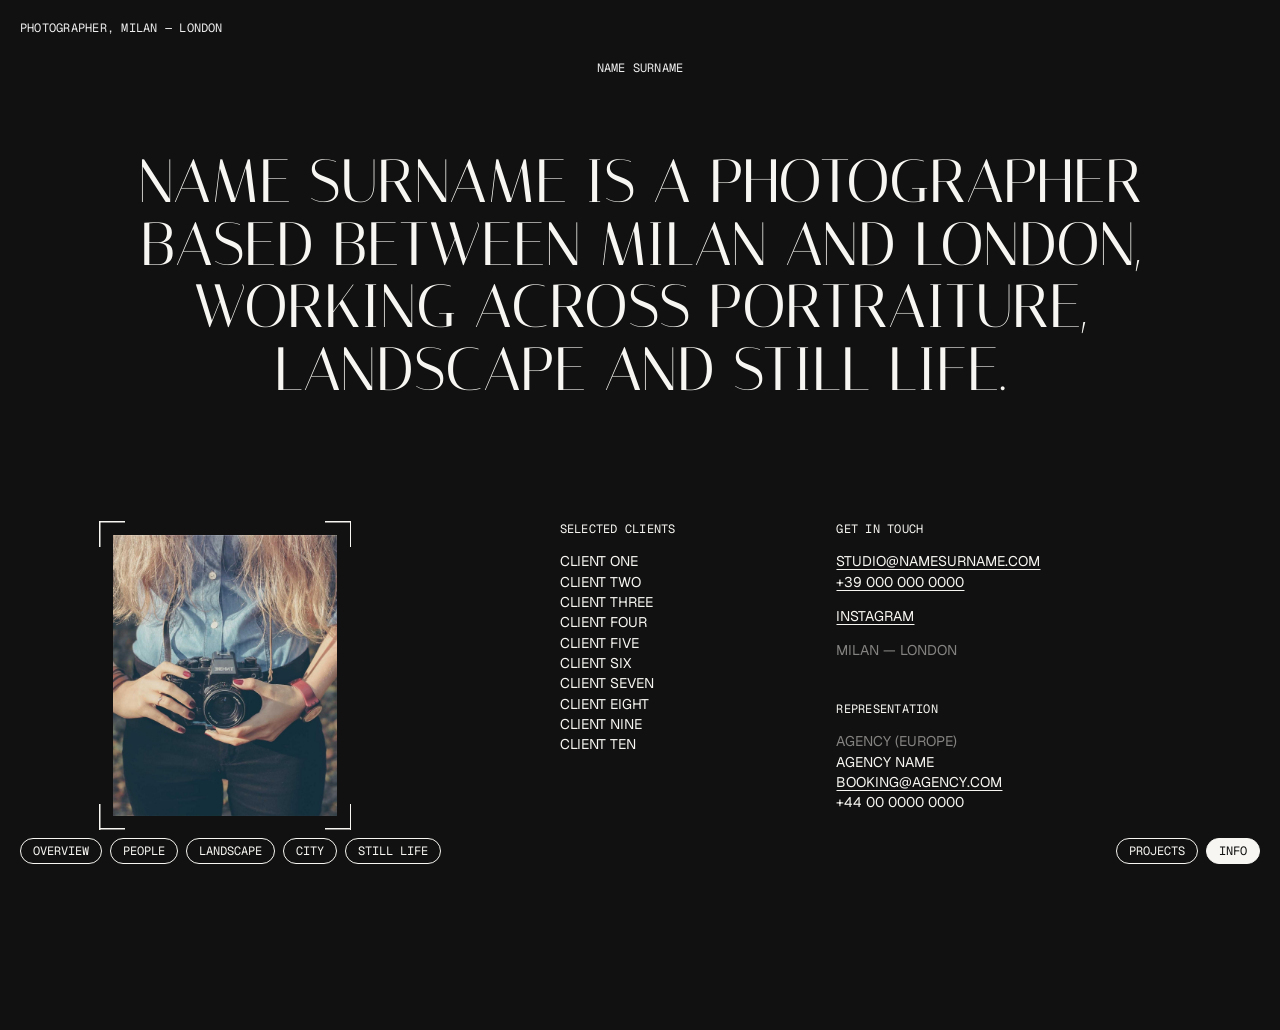
==== info.html @ a07d0b92 "Add photography portfolio site Static site (HTML, CSS and JavaScript, no build step) with a home pag" ====
<!doctype html>
<html lang="en">
<head>
  <meta charset="utf-8">
  <meta name="viewport" content="width=device-width, initial-scale=1">
  <title>Info</title>
  <meta name="description" content="Photography portfolio">
  <link rel="preconnect" href="https://fonts.googleapis.com">
  <link rel="preconnect" href="https://fonts.gstatic.com" crossorigin>
  <link rel="stylesheet" href="https://fonts.googleapis.com/css2?family=Geist:wght@400;500;600&family=Geist+Mono&family=Italiana&display=swap">
  <link rel="stylesheet" href="css/style.css">
</head>
<body data-page="info" data-theme="dark">
  <main id="app"></main>
  <script src="js/data.js"></script>
  <script src="js/main.js"></script>
</body>
</html>
---- css/style.css ----
/* ==========================================================================
   Tokens
   ========================================================================== */

:root {
  --ivory: #f7f6f2;
  --ink: #111111;

  --bg: var(--ivory);
  --fg: var(--ink);
  --muted: rgba(17, 17, 17, 0.45);

  --font-display: "Italiana", "Didot", "Bodoni 72", serif;
  --font-sans: "Geist", "Helvetica Neue", Arial, sans-serif;
  --font-mono: "Geist Mono", ui-monospace, "SFMono-Regular", Menlo, monospace;

  --ui: 12px;              /* small uppercase labels */
  --edge: 20px;            /* distance of fixed UI from the viewport edge */
  --gutter: 16px;          /* gaps on project pages */
  --airy: 7.7vw;           /* margins and gaps of the category grid */
  --ease: cubic-bezier(0.7, 0, 0.2, 1);
}

[data-theme="dark"] {
  --bg: var(--ink);
  --fg: var(--ivory);
  --muted: rgba(247, 246, 242, 0.5);
}

/* ==========================================================================
   Base
   ========================================================================== */

*, *::before, *::after { box-sizing: border-box; }

html { -webkit-text-size-adjust: 100%; }
html.is-locked { overflow: hidden; }

body {
  margin: 0;
  background: var(--bg);
  color: var(--fg);
  font-family: var(--font-sans);
  font-size: 15px;
  line-height: 1.4;
  -webkit-font-smoothing: antialiased;
}

/* The page wrapper paints the background itself so the fixed top bar,
   which uses mix-blend-mode, has something to blend with. */
#app {
  min-height: 100vh;
  background: var(--bg);
  animation: page-in 0.6s ease;
}

@keyframes page-in { from { opacity: 0; } }

img { display: block; max-width: 100%; }
a { color: inherit; text-decoration: none; }
button { font: inherit; color: inherit; background: none; border: 0; padding: 0; cursor: pointer; }
ul { list-style: none; margin: 0; padding: 0; }
h1, h2, p, dl, dd, figure { margin: 0; }

:focus-visible { outline: 1px solid currentColor; outline-offset: 3px; }

.visually-hidden {
  position: absolute; width: 1px; height: 1px; overflow: hidden;
  clip: rect(0 0 0 0); white-space: nowrap;
}

.mono {
  font-family: var(--font-mono);
  font-size: var(--ui);
  text-transform: uppercase;
  letter-spacing: 0.02em;
}

/* images fade in once loaded */
.fade { opacity: 0; transition: opacity 0.8s ease; }
.fade.is-loaded { opacity: 1; }

/* text that swaps on hover: ABOUT -> CONTACT */
.swap { display: inline-grid; overflow: hidden; justify-items: center; vertical-align: top; }
.swap > span { grid-area: 1 / 1; transition: transform 0.45s var(--ease); }
.swap > span + span { transform: translateY(105%); }
a:hover > .swap > span:first-child, .swap:hover > span:first-child { transform: translateY(-105%); }
a:hover > .swap > span + span, .swap:hover > span + span { transform: none; }

/* pill buttons */
.pill {
  display: inline-flex;
  align-items: center;
  justify-content: center;
  min-height: 26px;
  padding: 4px 12px 3px;
  border: 1px solid var(--fg);
  border-radius: 999px;
  background: var(--bg);
  color: var(--fg);
  font-family: var(--font-mono);
  font-size: var(--ui);
  text-transform: uppercase;
  white-space: nowrap;
  transition: background-color 0.25s ease, color 0.25s ease;
}
.pill:hover, .pill[aria-current="page"], .pill[aria-pressed="true"] {
  background: var(--fg);
  color: var(--bg);
}

/* ==========================================================================
   Top bar (all pages)
   ========================================================================== */

.topbar {
  position: fixed;
  z-index: 40;
  top: 0; left: 0; right: 0;
  display: grid;
  grid-template-columns: 1fr auto 1fr;
  align-items: start;
  padding: var(--edge);
  color: #fff;
  mix-blend-mode: difference;
  pointer-events: none;
}
.topbar > * { pointer-events: auto; }
.topbar__left { justify-self: start; }
.topbar__name { justify-self: center; margin-top: 40px; }
.topbar__right, .topbar__right [role="group"] { justify-self: end; display: flex; gap: 16px; }
.topbar__right button { opacity: 0.45; transition: opacity 0.2s ease; }
.topbar__right button:hover, .topbar__right button[aria-pressed="true"] { opacity: 1; }
.topbar__right button[aria-pressed="true"] { text-decoration: underline; text-underline-offset: 3px; }

/* ==========================================================================
   Bottom navigation (all pages except home)
   ========================================================================== */

.bottomnav {
  position: fixed;
  z-index: 40;
  left: 0; right: 0; bottom: 0;
  display: flex;
  justify-content: space-between;
  align-items: flex-end;
  padding: var(--edge) var(--edge) calc(var(--edge) + 16px);
  pointer-events: none;
}
.bottomnav > * { pointer-events: auto; }
.bottomnav__group { display: flex; flex-wrap: wrap; gap: 8px; }
.bottomnav__menu { display: none; }

.menu {
  position: fixed;
  z-index: 60;
  inset: 0;
  display: flex;
  flex-direction: column;
  align-items: center;
  justify-content: center;
  gap: 6px;
  background: var(--bg);
  color: var(--fg);
}
.menu[hidden] { display: none; }
.menu a {
  font-family: var(--font-display);
  font-size: clamp(40px, 11vw, 64px);
  line-height: 1.05;
  text-transform: uppercase;
}
.menu a[aria-current="page"] { font-style: italic; text-decoration: underline; text-decoration-thickness: 1px; text-underline-offset: 6px; }
.menu .pill { position: absolute; bottom: calc(var(--edge) + 16px); }

/* ==========================================================================
   Home — the name set large, split across lines
   ========================================================================== */

.home {
  position: relative;
  height: 100vh;
  height: 100svh;
  overflow: hidden;
}

.home__name {
  position: absolute;
  inset: 0;
  display: flex;
  flex-direction: column;
  align-items: center;
  justify-content: center;
  font-family: var(--font-display);
  font-size: min(16.5vh, 13vw);
  font-weight: 400;
  line-height: 0.84;
  text-align: center;
  text-transform: uppercase;
  pointer-events: none;
  user-select: none;
}
.home__name span {
  display: block;
  transition: transform 1s var(--ease);
}
.home.is-open .home__name span[data-half="top"] { transform: translateY(-32vh); }
.home.is-open .home__name span[data-half="bottom"] { transform: translateY(32vh); }

.home__previews { position: absolute; inset: 0; pointer-events: none; }
.home__previews img {
  position: absolute;
  object-fit: cover;
  opacity: 0;
  filter: blur(24px);
  transform: scale(0.96);
  transition: opacity 0.7s ease, filter 0.9s ease, transform 0.9s var(--ease);
}
.home__previews img:nth-child(1) { left: 24%; top: 22%; width: 23vw; aspect-ratio: 16 / 9; }
.home__previews img:nth-child(2) { left: 49%; top: 37%; width: 9vw; aspect-ratio: 4 / 5; transition-delay: 0.08s; }
.home__previews img:nth-child(3) { left: 51%; top: 54%; width: 13vw; aspect-ratio: 4 / 3; transition-delay: 0.16s; }
.home__previews.is-visible img { opacity: 1; filter: blur(0); transform: none; }
.home__previews.is-visible img:nth-child(3) { filter: blur(6px); }

.home__pills {
  position: absolute;
  inset: 0;
  display: flex;
  align-items: center;
  justify-content: space-between;
  padding: 0 7.3vw;
  pointer-events: none;
}
.home__pills .pill { pointer-events: auto; }

.home__links {
  position: absolute;
  left: 0; right: 0;
  bottom: 56px;
  display: flex;
  justify-content: center;
  gap: 34px;
}

/* ==========================================================================
   Work — airy image grid with the category title behind it
   ========================================================================== */

.work { position: relative; min-height: 100vh; }

.work__title {
  position: fixed;
  z-index: 0;
  inset: 0;
  display: grid;
  place-items: center;
  pointer-events: none;
  user-select: none;
}
.work__title h1 {
  font-family: var(--font-display);
  font-weight: 400;
  line-height: 1;
  text-transform: uppercase;
  white-space: nowrap;
  transform: scaleY(1.9);
}

.work__grid {
  --cols: 4;
  --gap: var(--airy);
  position: relative;
  z-index: 1;
  display: grid;
  grid-template-columns: repeat(var(--cols), minmax(0, 1fr));
  grid-auto-flow: row dense;
  gap: var(--gap);
  align-items: start;
  padding: 110px var(--airy) 200px;
}
.work__grid[data-size="s"] { --cols: 6; --gap: 3.4vw; }
.work__grid[data-size="l"] { --cols: 2; --gap: var(--airy); padding-left: 16vw; padding-right: 16vw; }

.tile { position: relative; display: block; width: 100%; cursor: zoom-in; }
.tile img { width: 100%; height: auto; background: rgba(0, 0, 0, 0.04); }
.tile.is-expanded { grid-column: span 2; grid-row: span 2; cursor: zoom-out; }
.tile__label {
  position: absolute;
  top: 14px;
  left: 14px;
  padding: 6px 8px 5px;
  background: var(--ink);
  color: var(--ivory);
  font-family: var(--font-mono);
  font-size: 10px;
  text-transform: uppercase;
  opacity: 0;
  pointer-events: none;
  transition: opacity 0.3s ease;
}
.tile.is-expanded .tile__label { opacity: 1; pointer-events: auto; }

/* ==========================================================================
   Projects list
   ========================================================================== */

.projects {
  display: grid;
  grid-template-columns: repeat(4, minmax(0, 1fr));
  gap: 48px var(--gutter);
  align-items: start;
  padding: 130px var(--gutter) 200px;
}
.card { display: block; }
.card__media { overflow: hidden; }
.card__media img {
  width: 100%;
  height: auto;
  filter: grayscale(1);   /* black & white until hover */
  transition: filter 0.6s ease, transform 1.2s var(--ease), opacity 0.8s ease;
}
.card:hover .card__media img { filter: grayscale(0); transform: scale(1.02); }
.card__meta {
  margin-top: 12px;
  font-size: 15px;
  font-weight: 500;
  line-height: 1.35;
  text-transform: uppercase;
}
.card__meta span { display: block; }
.card__meta span + span { color: var(--muted); transition: color 0.2s ease; }
.card:hover .card__meta span + span { color: var(--fg); }

/* ==========================================================================
   Project page
   ========================================================================== */

.p-hero {
  position: relative;
  display: block;
  width: 100%;
  height: 100vh;
  height: 100svh;
  overflow: hidden;
  cursor: zoom-in;
}
.p-hero img { width: 100%; height: 100%; object-fit: cover; }
.p-hero h1 {
  position: absolute;
  left: var(--edge);
  right: var(--edge);
  bottom: calc(var(--edge) + 60px);
  color: #fff;
  font-family: var(--font-display);
  font-size: clamp(54px, 9.5vw, 160px);
  font-weight: 400;
  line-height: 0.9;
  text-align: left;
  text-transform: uppercase;
}

.p-info {
  display: grid;
  grid-template-columns: repeat(12, minmax(0, 1fr));
  gap: 32px var(--gutter);
  padding: 96px var(--gutter);
}
.p-info__text { grid-column: 1 / 7; font-size: 20px; line-height: 1.35; max-width: 34em; }
.p-info__details { grid-column: 8 / 13; display: grid; gap: 8px; }
.p-info__details div { display: grid; grid-template-columns: 9em 1fr; gap: var(--gutter); }
.p-info__details dt { color: var(--muted); }

.p-gallery {
  display: grid;
  grid-template-columns: repeat(2, minmax(0, 1fr));
  gap: var(--gutter);
  padding: 0 var(--gutter);
}
.frame { display: block; width: 100%; cursor: zoom-in; }
.frame img { width: 100%; height: auto; background: rgba(0, 0, 0, 0.04); }
.frame.is-wide { grid-column: 1 / -1; }
.frame.is-single { grid-column: 1 / -1; }
.frame.is-single img { width: calc(50% - var(--gutter) / 2); margin: 0 auto; }

.p-next {
  position: relative;
  display: block;
  padding: 160px var(--gutter) 220px;
  text-align: center;
}
.p-next__title {
  position: relative;
  z-index: 1;
  display: block;
  margin-top: 18px;
  font-family: var(--font-display);
  font-size: clamp(48px, 9vw, 150px);
  line-height: 0.9;
  text-transform: uppercase;
}
.p-next img {
  position: absolute;
  z-index: 0;
  left: 50%;
  top: 50%;
  width: min(28vw, 360px);
  height: auto;
  opacity: 0;
  filter: blur(18px);
  transform: translate(-50%, -50%) scale(0.95);
  transition: opacity 0.6s ease, filter 0.8s ease, transform 0.8s var(--ease);
  pointer-events: none;
}
.p-next:hover img { opacity: 1; filter: blur(0); transform: translate(-50%, -50%); }

.not-found {
  min-height: 100vh;
  display: grid;
  place-content: center;
  gap: 20px;
  text-align: center;
}

/* ==========================================================================
   Lightbox
   ========================================================================== */

.lightbox {
  position: fixed;
  z-index: 70;
  inset: 0;
  display: grid;
  place-items: center;
  background: rgba(247, 246, 242, 0.94);
  -webkit-backdrop-filter: blur(6px);
  backdrop-filter: blur(6px);
}
.lightbox[hidden] { display: none; }
.lightbox img {
  max-width: calc(100vw - 180px);
  max-height: calc(100vh - 140px);
  width: auto;
  height: auto;
  object-fit: contain;
}
.lightbox__btn {
  position: absolute;
  display: grid;
  place-items: center;
  width: 40px;
  height: 40px;
  border-radius: 50%;
  background: rgba(17, 17, 17, 0.28);
  color: #fff;
  transition: background-color 0.2s ease;
}
.lightbox__btn:hover { background: rgba(17, 17, 17, 0.6); }
.lightbox__btn svg { width: 14px; height: 14px; stroke: currentColor; fill: none; stroke-width: 1.5; }
.lightbox__close { top: var(--edge); right: var(--edge); }
.lightbox__prev { left: var(--edge); top: 50%; transform: translateY(-50%); }
.lightbox__next { right: var(--edge); top: 50%; transform: translateY(-50%); }
.lightbox__count { position: absolute; bottom: calc(var(--edge) + 8px); left: 0; right: 0; text-align: center; color: var(--ink); }

/* ==========================================================================
   Info
   ========================================================================== */

.info { padding: 150px var(--airy) 200px; }

.info__statement {
  max-width: 17em;
  margin: 0 auto 120px;
  font-family: var(--font-display);
  font-size: clamp(32px, 4.8vw, 74px);
  font-weight: 400;
  line-height: 1.02;
  text-align: center;
  text-transform: uppercase;
}

.info__grid {
  display: grid;
  grid-template-columns: repeat(12, minmax(0, 1fr));
  gap: 48px 24px;
  align-items: start;
}
.info__portrait { grid-column: 1 / 4; }
.info__clients { grid-column: 6 / 9; }
.info__contact { grid-column: 9 / 13; }
.info__block h2 { margin-bottom: 14px; font-weight: 400; }
.info__block li { font-size: 14px; line-height: 1.45; text-transform: uppercase; }
.info__block li + li.gap { margin-top: 14px; }
.info__block a { text-decoration: underline; text-decoration-thickness: 1px; text-underline-offset: 3px; }
.info__block .muted { color: var(--muted); }

/* viewfinder corners around the portrait */
.viewfinder {
  --c: var(--fg);
  --l: 26px;
  padding: 14px;
  background:
    linear-gradient(var(--c), var(--c)) top left / var(--l) 1.5px,
    linear-gradient(var(--c), var(--c)) top left / 1.5px var(--l),
    linear-gradient(var(--c), var(--c)) top right / var(--l) 1.5px,
    linear-gradient(var(--c), var(--c)) top right / 1.5px var(--l),
    linear-gradient(var(--c), var(--c)) bottom left / var(--l) 1.5px,
    linear-gradient(var(--c), var(--c)) bottom left / 1.5px var(--l),
    linear-gradient(var(--c), var(--c)) bottom right / var(--l) 1.5px,
    linear-gradient(var(--c), var(--c)) bottom right / 1.5px var(--l);
  background-repeat: no-repeat;
}
.viewfinder img { width: 100%; height: auto; }

/* ==========================================================================
   Responsive
   ========================================================================== */

@media (max-width: 1024px) {
  .projects { grid-template-columns: repeat(3, minmax(0, 1fr)); }
  .work__grid { --cols: 3; }
  .work__grid[data-size="s"] { --cols: 4; }
  .info__portrait { grid-column: 1 / 5; }
  .info__clients { grid-column: 6 / 9; }
}

@media (max-width: 700px) {
  :root { --edge: 16px; --airy: 7vw; }

  .topbar__name { margin-top: 0; }
  .topbar { grid-template-columns: auto 1fr auto; gap: 12px; }
  .topbar__left { display: none; }
  .topbar__name { justify-self: start; }

  .bottomnav { justify-content: center; }
  .bottomnav__group { display: none; }
  .bottomnav__menu { display: inline-flex; }

  .home__name { font-size: 25vw; line-height: 0.86; }
  .home__pills { flex-direction: column; justify-content: center; gap: 10px; padding: 0; }
  .home__previews { display: none; }

  .work__grid, .work__grid[data-size] { --cols: 2; --gap: 7vw; padding: 90px var(--airy) 140px; }
  .work__grid[data-size="l"] { --cols: 1; }
  .work__grid[data-size="s"] { --cols: 3; --gap: 3vw; }
  .tile.is-expanded { grid-row: auto; }

  .projects { grid-template-columns: minmax(0, 1fr); padding-top: 90px; }
  .card__media img { filter: none; }

  .p-info { grid-template-columns: minmax(0, 1fr); padding: 56px var(--gutter); }
  .p-info__text, .p-info__details { grid-column: auto; }
  .p-info__text { font-size: 18px; }
  .p-gallery { grid-template-columns: minmax(0, 1fr); }
  .frame.is-single img { width: 100%; }

  .lightbox img { max-width: 100vw; max-height: calc(100vh - 160px); }
  .lightbox__prev, .lightbox__next { top: auto; bottom: var(--edge); transform: none; }
  .lightbox__count { bottom: calc(var(--edge) + 12px); }

  .info { padding-top: 110px; }
  .info__statement { margin-bottom: 72px; }
  .info__grid { grid-template-columns: minmax(0, 1fr); }
  .info__portrait, .info__clients, .info__contact { grid-column: auto; }
  .info__portrait { max-width: 320px; }
}

@media (prefers-reduced-motion: reduce) {
  *, *::before, *::after {
    animation-duration: 0.01ms !important;
    transition-duration: 0.01ms !important;
    transition-delay: 0s !important;
  }
}
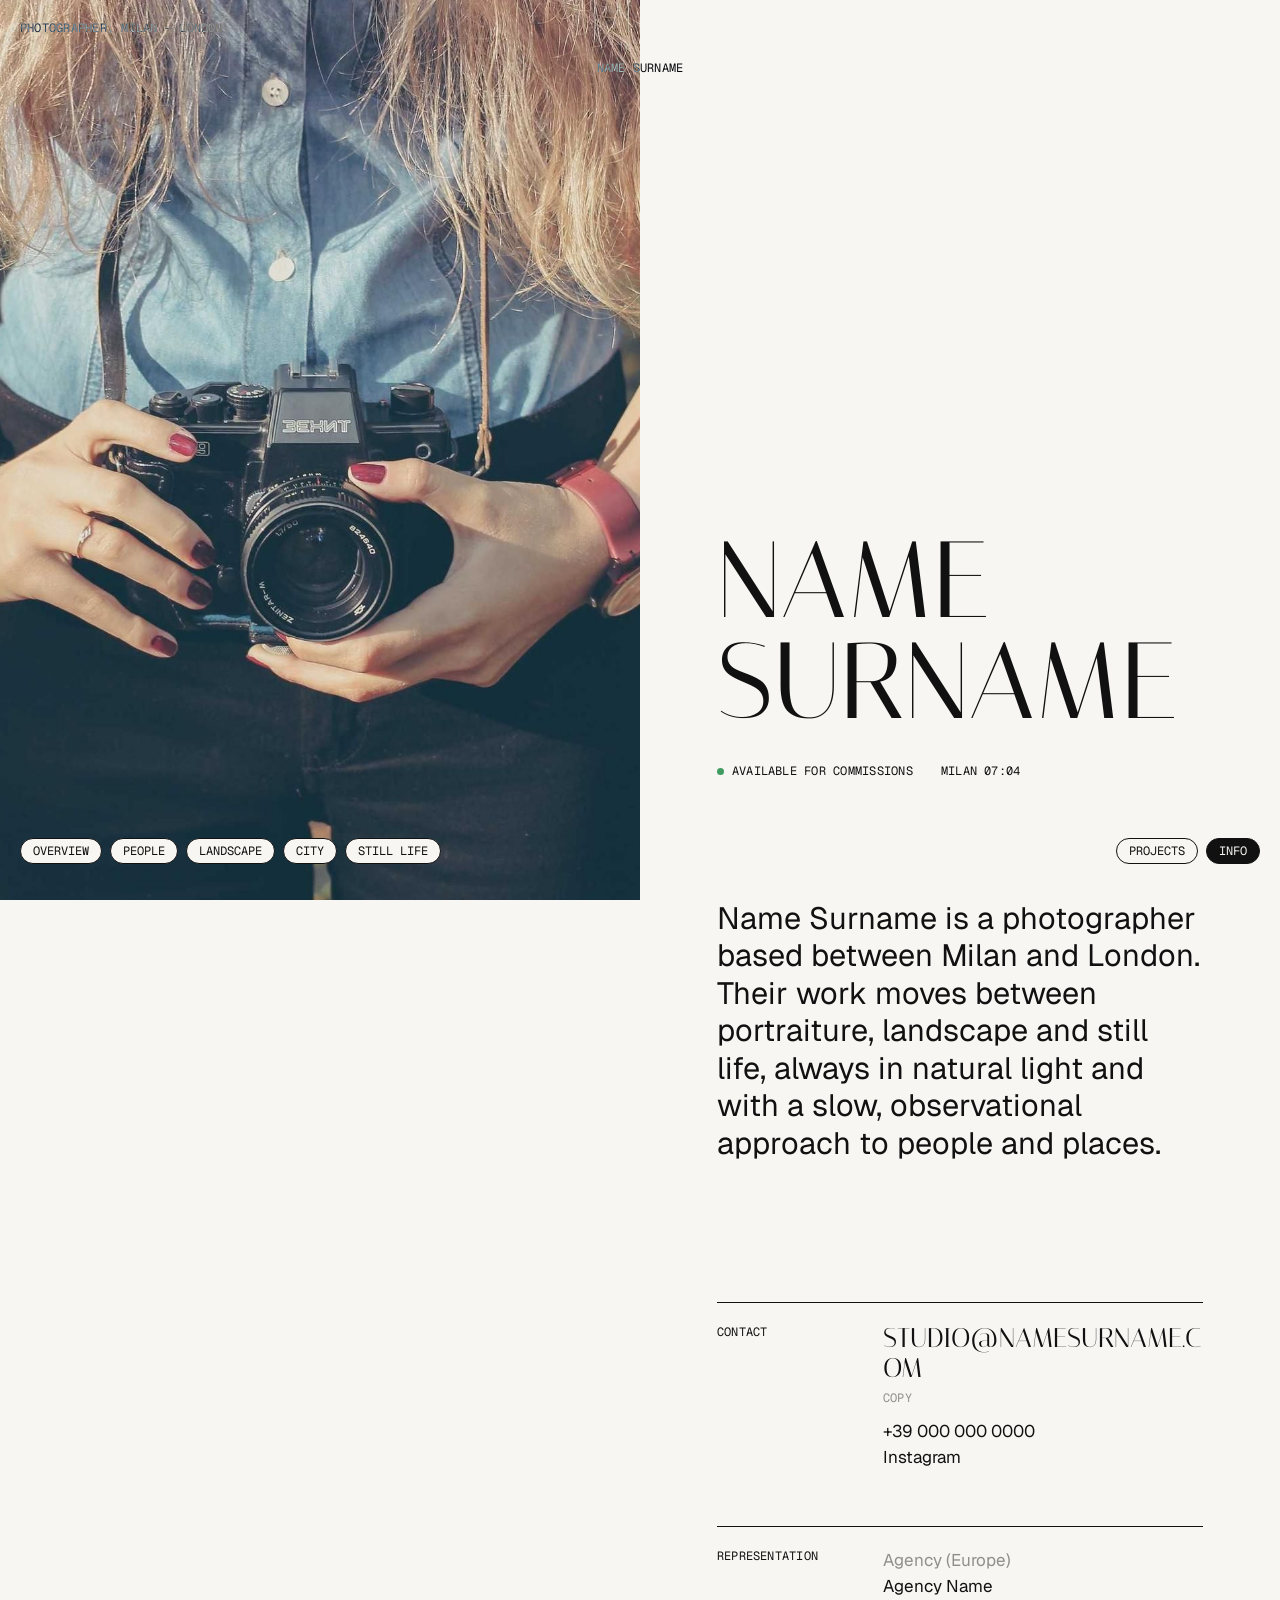
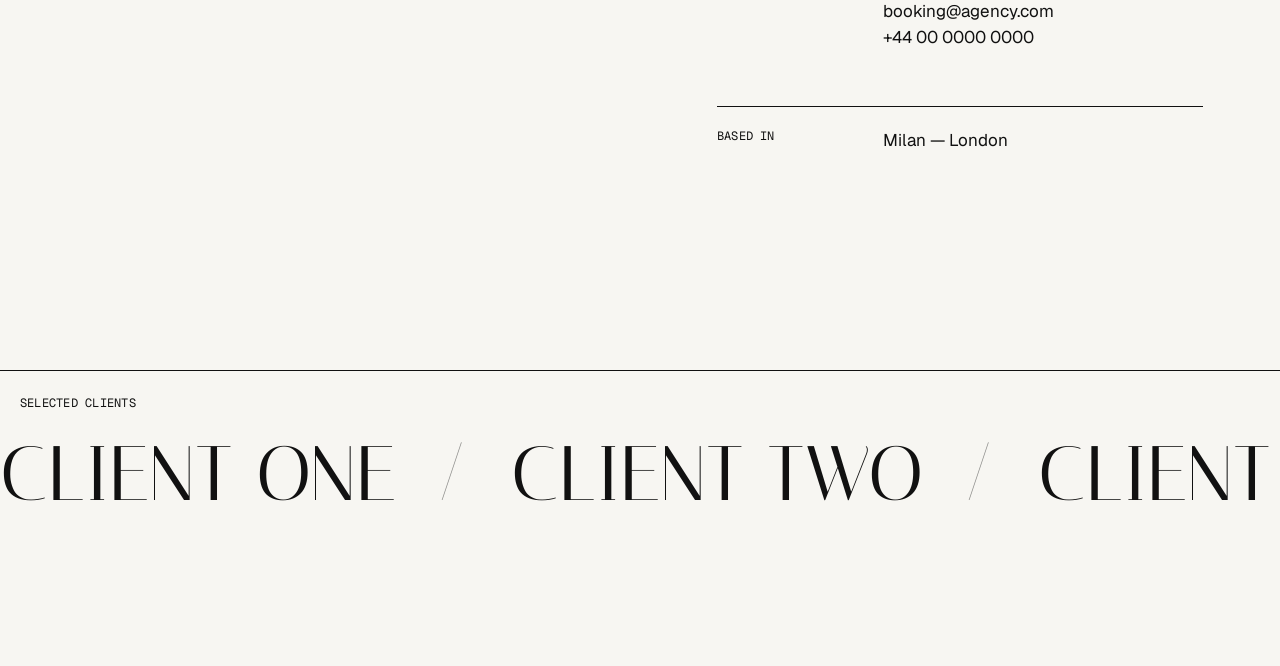
==== commit 7f34eb12: "Redesign the info page with scroll and reveal effects Replace the dark statement page with a light s" ====
--- a/info.html
+++ b/info.html
@@ -10,7 +10,7 @@
   <link rel="stylesheet" href="https://fonts.googleapis.com/css2?family=Geist:wght@400;500;600&family=Geist+Mono&family=Italiana&display=swap">
   <link rel="stylesheet" href="css/style.css">
 </head>
-<body data-page="info" data-theme="dark">
+<body data-page="info" data-theme="light">
   <main id="app"></main>
   <script src="js/data.js"></script>
   <script src="js/main.js"></script>
--- a/css/style.css
+++ b/css/style.css
@@ -19,12 +19,6 @@
   --gutter: 16px;          /* gaps on project pages */
   --airy: 7.7vw;           /* margins and gaps of the category grid */
   --ease: cubic-bezier(0.7, 0, 0.2, 1);
-}
-
-[data-theme="dark"] {
-  --bg: var(--ink);
-  --fg: var(--ivory);
-  --muted: rgba(247, 246, 242, 0.5);
 }
 
 /* ==========================================================================
@@ -465,51 +459,161 @@
    Info
    ========================================================================== */
 
-.info { padding: 150px var(--airy) 200px; }
-
-.info__statement {
-  max-width: 17em;
-  margin: 0 auto 120px;
-  font-family: var(--font-display);
-  font-size: clamp(32px, 4.8vw, 74px);
+.about {
+  display: grid;
+  grid-template-columns: repeat(2, minmax(0, 1fr));
+}
+
+/* the portrait stays put while the text column scrolls */
+.about__media {
+  position: sticky;
+  top: 0;
+  align-self: start;
+  height: 100vh;
+  height: 100svh;
+  overflow: hidden;
+  background: rgba(0, 0, 0, 0.04);
+}
+.about__media img {
+  width: 100%;
+  height: 100%;
+  object-fit: cover;
+  transform: scale(var(--zoom, 1.12));
+  clip-path: inset(100% 0 0 0);
+  transition: clip-path 1.4s var(--ease), opacity 0.8s ease;
+}
+.about.is-in .about__media img { clip-path: inset(0); }
+
+.about__content { padding: 0 6vw 160px; }
+
+.about__head {
+  display: flex;
+  flex-direction: column;
+  justify-content: flex-end;
+  gap: 28px;
+  min-height: 100vh;
+  min-height: 100svh;
+  padding-bottom: 120px;
+}
+
+.about__name {
+  font-family: var(--font-display);
+  font-size: clamp(56px, 8.4vw, 150px);
   font-weight: 400;
-  line-height: 1.02;
-  text-align: center;
-  text-transform: uppercase;
-}
-
-.info__grid {
-  display: grid;
-  grid-template-columns: repeat(12, minmax(0, 1fr));
-  gap: 48px 24px;
-  align-items: start;
-}
-.info__portrait { grid-column: 1 / 4; }
-.info__clients { grid-column: 6 / 9; }
-.info__contact { grid-column: 9 / 13; }
-.info__block h2 { margin-bottom: 14px; font-weight: 400; }
-.info__block li { font-size: 14px; line-height: 1.45; text-transform: uppercase; }
-.info__block li + li.gap { margin-top: 14px; }
-.info__block a { text-decoration: underline; text-decoration-thickness: 1px; text-underline-offset: 3px; }
-.info__block .muted { color: var(--muted); }
-
-/* viewfinder corners around the portrait */
-.viewfinder {
-  --c: var(--fg);
-  --l: 26px;
-  padding: 14px;
-  background:
-    linear-gradient(var(--c), var(--c)) top left / var(--l) 1.5px,
-    linear-gradient(var(--c), var(--c)) top left / 1.5px var(--l),
-    linear-gradient(var(--c), var(--c)) top right / var(--l) 1.5px,
-    linear-gradient(var(--c), var(--c)) top right / 1.5px var(--l),
-    linear-gradient(var(--c), var(--c)) bottom left / var(--l) 1.5px,
-    linear-gradient(var(--c), var(--c)) bottom left / 1.5px var(--l),
-    linear-gradient(var(--c), var(--c)) bottom right / var(--l) 1.5px,
-    linear-gradient(var(--c), var(--c)) bottom right / 1.5px var(--l);
-  background-repeat: no-repeat;
-}
-.viewfinder img { width: 100%; height: auto; }
+  line-height: 0.9;
+  text-transform: uppercase;
+}
+.about__name .line { display: block; overflow: hidden; padding-bottom: 0.04em; }
+.about__name .line > span { display: block; transform: translateY(105%); transition: transform 1.1s var(--ease) 0.3s; }
+.about__name .line + .line > span { transition-delay: 0.42s; }
+.about.is-in .about__name .line > span { transform: none; }
+
+.about__meta {
+  display: flex;
+  flex-wrap: wrap;
+  gap: 8px 28px;
+  opacity: 0;
+  transition: opacity 0.8s ease 0.9s;
+}
+.about.is-in .about__meta { opacity: 1; }
+
+.status { display: inline-flex; align-items: center; gap: 8px; }
+.status::before {
+  content: "";
+  width: 7px;
+  height: 7px;
+  border-radius: 50%;
+  background: #3f9b5f;
+  animation: pulse 2s ease-in-out infinite;
+}
+@keyframes pulse { 50% { opacity: 0.25; } }
+
+.about__bio {
+  max-width: 22em;
+  margin-bottom: 140px;
+  font-size: clamp(24px, 2.4vw, 38px);
+  line-height: 1.22;
+}
+.about__bio .w { opacity: 0.16; transition: opacity 0.5s ease; }
+.about__bio .w.is-lit { opacity: 1; }
+
+/* rows: the rule draws in from the left, then the content fades up */
+.row {
+  position: relative;
+  display: grid;
+  grid-template-columns: 10em minmax(0, 1fr);
+  gap: 16px;
+  padding: 22px 0 56px;
+}
+.row::before {
+  content: "";
+  position: absolute;
+  top: 0; left: 0; right: 0;
+  height: 1px;
+  background: var(--fg);
+  transform: scaleX(0);
+  transform-origin: left;
+  transition: transform 1.2s var(--ease);
+}
+.row > * {
+  opacity: 0;
+  transform: translateY(16px);
+  transition: opacity 0.8s ease 0.25s, transform 0.8s var(--ease) 0.25s;
+}
+.row.is-in::before { transform: scaleX(1); }
+.row.is-in > * { opacity: 1; transform: none; }
+.row h2 { font-weight: 400; }
+.row__body { font-size: 17px; line-height: 1.5; }
+.row__body .muted { color: var(--muted); }
+
+/* underline that grows on hover */
+.u {
+  background: linear-gradient(currentColor, currentColor) 0 100% / 0 1px no-repeat;
+  transition: background-size 0.5s var(--ease);
+}
+.u:hover, .u:focus-visible { background-size: 100% 1px; }
+
+.email {
+  display: flex;
+  flex-wrap: wrap;
+  align-items: baseline;
+  gap: 6px 16px;
+  margin-bottom: 12px;
+}
+.email .u {
+  font-family: var(--font-display);
+  font-size: clamp(20px, 2.1vw, 36px);
+  line-height: 1.1;
+  text-transform: uppercase;
+  overflow-wrap: anywhere;
+}
+.copy { color: var(--muted); transition: color 0.2s ease; }
+.copy:hover { color: var(--fg); }
+
+/* endless strip of client names */
+.marquee {
+  overflow: hidden;
+  padding: 24px 0 150px;
+  border-top: 1px solid var(--fg);
+}
+.marquee__label { padding: 0 var(--edge) 20px; font-weight: 400; }
+.marquee__track {
+  display: flex;
+  width: max-content;
+  animation: marquee 45s linear infinite;
+}
+.marquee:hover .marquee__track { animation-play-state: paused; }
+.marquee__list { display: flex; }
+.marquee__list li {
+  padding-right: 0.5em;
+  font-family: var(--font-display);
+  font-size: clamp(40px, 6vw, 96px);
+  line-height: 1.1;
+  text-transform: uppercase;
+  white-space: nowrap;
+}
+.marquee__list li::after { content: "/"; padding-left: 0.5em; color: var(--muted); }
+@keyframes marquee { to { transform: translateX(-50%); } }
 
 /* ==========================================================================
    Responsive
@@ -519,8 +623,7 @@
   .projects { grid-template-columns: repeat(3, minmax(0, 1fr)); }
   .work__grid { --cols: 3; }
   .work__grid[data-size="s"] { --cols: 4; }
-  .info__portrait { grid-column: 1 / 5; }
-  .info__clients { grid-column: 6 / 9; }
+  .row { grid-template-columns: 7em minmax(0, 1fr); }
 }
 
 @media (max-width: 700px) {
@@ -557,14 +660,23 @@
   .lightbox__prev, .lightbox__next { top: auto; bottom: var(--edge); transform: none; }
   .lightbox__count { bottom: calc(var(--edge) + 12px); }
 
-  .info { padding-top: 110px; }
-  .info__statement { margin-bottom: 72px; }
-  .info__grid { grid-template-columns: minmax(0, 1fr); }
-  .info__portrait, .info__clients, .info__contact { grid-column: auto; }
-  .info__portrait { max-width: 320px; }
+  .about { grid-template-columns: minmax(0, 1fr); }
+  .about__media { position: relative; height: 78vh; height: 78svh; }
+  .about__content { padding: 0 var(--gutter) 100px; }
+  .about__head { min-height: 0; padding: 40px 0 72px; gap: 20px; }
+  .about__name { font-size: 19vw; }
+  .email .u { font-size: 6.4vw; }
+  .about__bio { margin-bottom: 80px; }
+  .row { grid-template-columns: minmax(0, 1fr); gap: 10px; padding-bottom: 44px; }
+  .marquee { padding-bottom: 120px; }
 }
 
 @media (prefers-reduced-motion: reduce) {
+  .marquee__track { flex-wrap: wrap; width: auto; padding: 0 var(--edge); animation: none; }
+  .marquee__list[aria-hidden] { display: none; }
+  .marquee__list { flex-wrap: wrap; }
+  .status::before { animation: none; }
+
   *, *::before, *::after {
     animation-duration: 0.01ms !important;
     transition-duration: 0.01ms !important;
